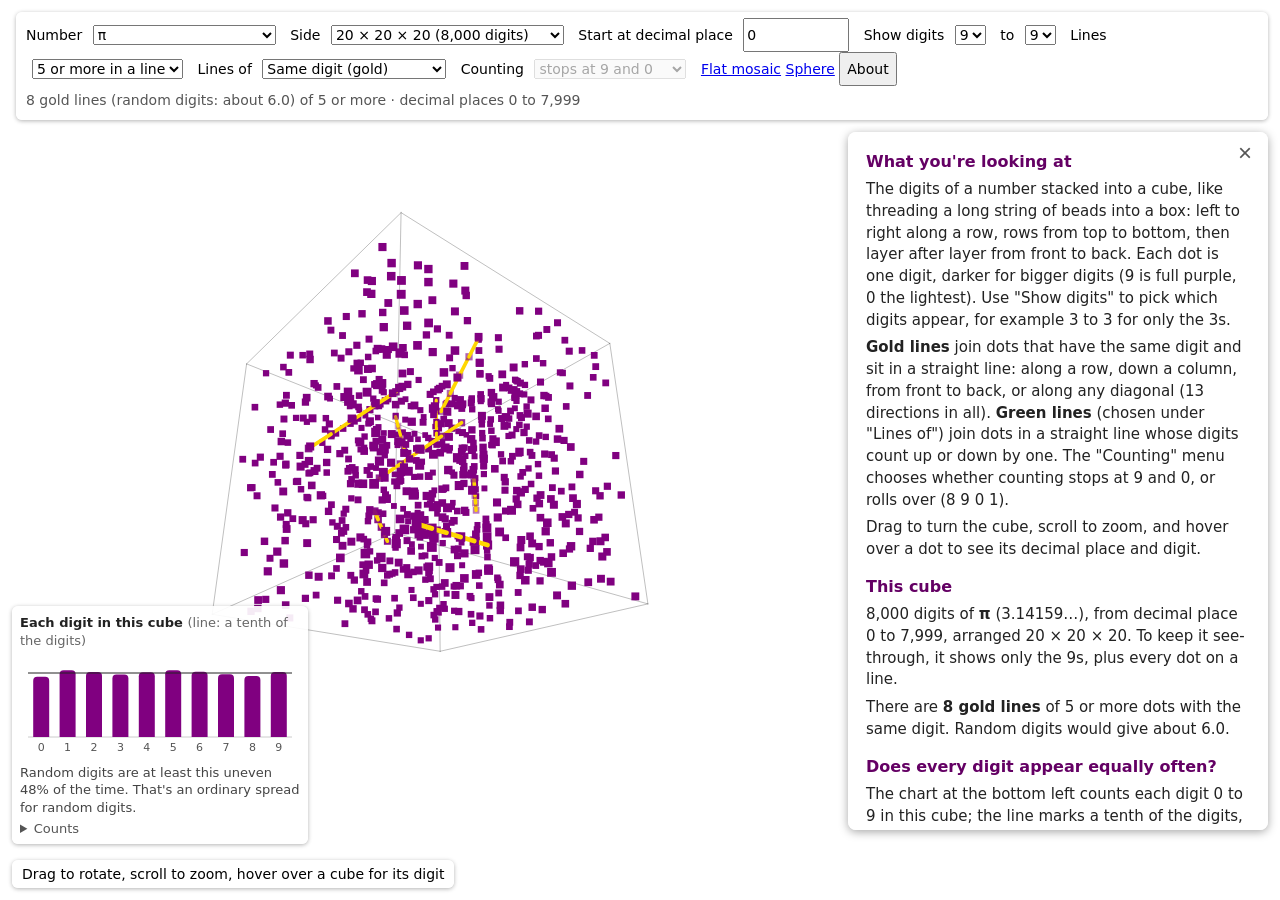
==== cube.html @ 26b24ccb "Add the Leibniz series stopped after 4-24 terms to the cube and sphere Co-Authored-By: Claude Opus 5" ====
<!DOCTYPE html>
<html lang="en">
<head>
  <!-- The ?v= numbers make browsers fetch new copies after an update; change them when the files change -->
  <meta charset="UTF-8">
  <meta name="viewport" content="width=device-width, initial-scale=1.0">
  <title>Pi Mosaic: 3D cube</title>
  <link rel="stylesheet" href="piStyle.css?v=2026-10-16c">
</head>
<body class="cubePage">
  <!-- cube.js draws the digit cube here; drag to rotate, scroll to zoom -->
  <canvas id="cubeCanvas"></canvas>

  <!-- Controls; cube.js fills in the options -->
  <div id="cubeMenu">
    <label>Number <select id="cubeNumber"></select></label>
    <label>Side <select id="cubeSide"></select></label>
    <label>Start at decimal place <input id="cubeStart" type="number" min="0" max="500000" step="1" value="0"></label>
    <label>Show digits <select id="cubeFrom"></select> to <select id="cubeTo"></select></label>
    <label>Lines <select id="cubeLines"></select></label>
    <label>Lines of <select id="cubeKind"></select></label>
    <label>Counting <select id="cubeRollover"></select></label>
    <a href="index.html">Flat mosaic</a>
    <a href="sphere.html">Sphere</a>
    <button id="aboutButton" type="button" aria-controls="aboutPanel">About</button>
    <div id="cubeSummary"></div>
  </div>
  <!-- Plain-English explanation of what's on screen; the page's script fills in the text -->
  <aside id="aboutPanel" hidden>
    <button id="aboutClose" type="button" aria-label="Close">×</button>
    <div id="aboutText"></div>
  </aside>
  <!-- How often each digit appears in the cube; cube.js draws the chart -->
  <div id="digitPanel"></div>
  <div id="cubeInfo">Drag to rotate, scroll to zoom, hover over a cube for its digit</div>

  <!-- digits.js has the digit formulas used by cube.js -->
  <script src="digits.js?v=2026-10-16c"></script>
  <script src="about.js?v=2026-10-16c"></script>
  <script src="cube.js?v=2026-10-16c"></script>
</body>
</html>
---- piStyle.css ----
body {
  margin: 0;
}

#piContainer {
  display: flex;
  flex-wrap: wrap;
  /* width and height are set in pi.js from the number of columns and rows */
}

#piContainer > div {
  width: 50px;
  height: 50px;
  margin: 0px;
  /*border-radius: 5%;*/
}

/* Menus: stay in the top-right corner while the mosaic scrolls underneath */
#viewMenu, #cubeMenu, #sphereMenu {
  position: fixed;
  top: 12px;
  right: 12px;
  z-index: 1;
  padding: 6px 10px;
  border-radius: 6px;
  background: rgba(255, 255, 255, 0.9);
  box-shadow: 0 1px 4px rgba(0, 0, 0, 0.3);
  font: 14px system-ui, sans-serif;
}

#viewMenu select, #cubeMenu select, #cubeMenu input, #sphereMenu select, #sphereMenu input {
  margin: 0 10px 0 6px;
  font: inherit;
}

/* 3D cube and sphere pages (cube.html, sphere.html): the canvas fills the window */
.cubePage {
  overflow: hidden;
}

#cubeCanvas, #sphereCanvas {
  position: fixed;
  top: 0;
  left: 0;
  cursor: grab;
  touch-action: none;
}

#cubeMenu, #sphereMenu {
  max-width: calc(100vw - 48px);
  line-height: 2;
}

#cubeStart, #sphereStart {
  width: 7em;
}

#cubeSummary, #sphereSummary {
  color: #555;
}

#cubeInfo, #sphereInfo {
  position: fixed;
  left: 12px;
  bottom: 12px;
  padding: 6px 10px;
  border-radius: 6px;
  background: rgba(255, 255, 255, 0.9);
  box-shadow: 0 1px 4px rgba(0, 0, 0, 0.3);
  font: 14px system-ui, sans-serif;
}

/* About panel: plain-English explanation, on the right below the menu (about.js sets its top) */
#aboutPanel {
  position: fixed;
  top: 60px;
  right: 12px;
  z-index: 2;
  width: min(420px, calc(100vw - 24px));
  max-height: calc(100vh - 80px);
  overflow-y: auto;
  box-sizing: border-box;
  padding: 4px 18px 12px;
  border-radius: 8px;
  background: rgba(255, 255, 255, 0.97);
  box-shadow: 0 2px 10px rgba(0, 0, 0, 0.35);
  font: 15px/1.45 system-ui, sans-serif;
  color: #222;
}

#aboutPanel[hidden] {
  display: none;
}

#aboutPanel h2 {
  margin: 14px 0 4px;
  font-size: 16px;
  color: rgb(100, 0, 100);
}

#aboutPanel p {
  margin: 6px 0;
}

#aboutClose {
  position: sticky;
  top: 0;
  float: right;
  margin: 4px -8px 0 8px;
  border: none;
  background: none;
  font-size: 24px;
  line-height: 1;
  cursor: pointer;
  color: #555;
}

.aboutLinks {
  padding-top: 8px;
  border-top: 1px solid #ddd;
}

#aboutButton {
  font: inherit;
  cursor: pointer;
}

/* Digit chart on the cube page: one series, recessive axis, hairline for "a tenth of the digits" */
#digitPanel {
  position: fixed;
  left: 12px;
  bottom: 56px;
  width: 296px;
  box-sizing: border-box;
  padding: 8px 8px 6px;
  border-radius: 6px;
  background: rgba(255, 255, 255, 0.92);
  box-shadow: 0 1px 4px rgba(0, 0, 0, 0.3);
  font: 13px/1.35 system-ui, sans-serif;
  color: #222;
}

#digitPanel .digitTitle {
  font-weight: 600;
}

#digitPanel .digitTitle span {
  font-weight: 400;
  color: #666;
}

#digitPanel svg text {
  font: 11px system-ui, sans-serif;
  fill: #555;
}

#digitPanel .axis {
  stroke: #ccc;
  stroke-width: 1;
}

#digitPanel .expected {
  stroke: #222;
  stroke-width: 1;
}

#digitPanel .digitColumn:hover path {
  fill: rgb(90, 0, 90);
}

#digitPanel .digitVerdict {
  color: #444;
}

#digitPanel details {
  margin-top: 4px;
  color: #555;
}

#digitPanel table {
  border-collapse: collapse;
  font-variant-numeric: tabular-nums;
  font-size: 11px;
}

#digitPanel td, #digitPanel th {
  padding: 1px 3px;
  text-align: right;
}
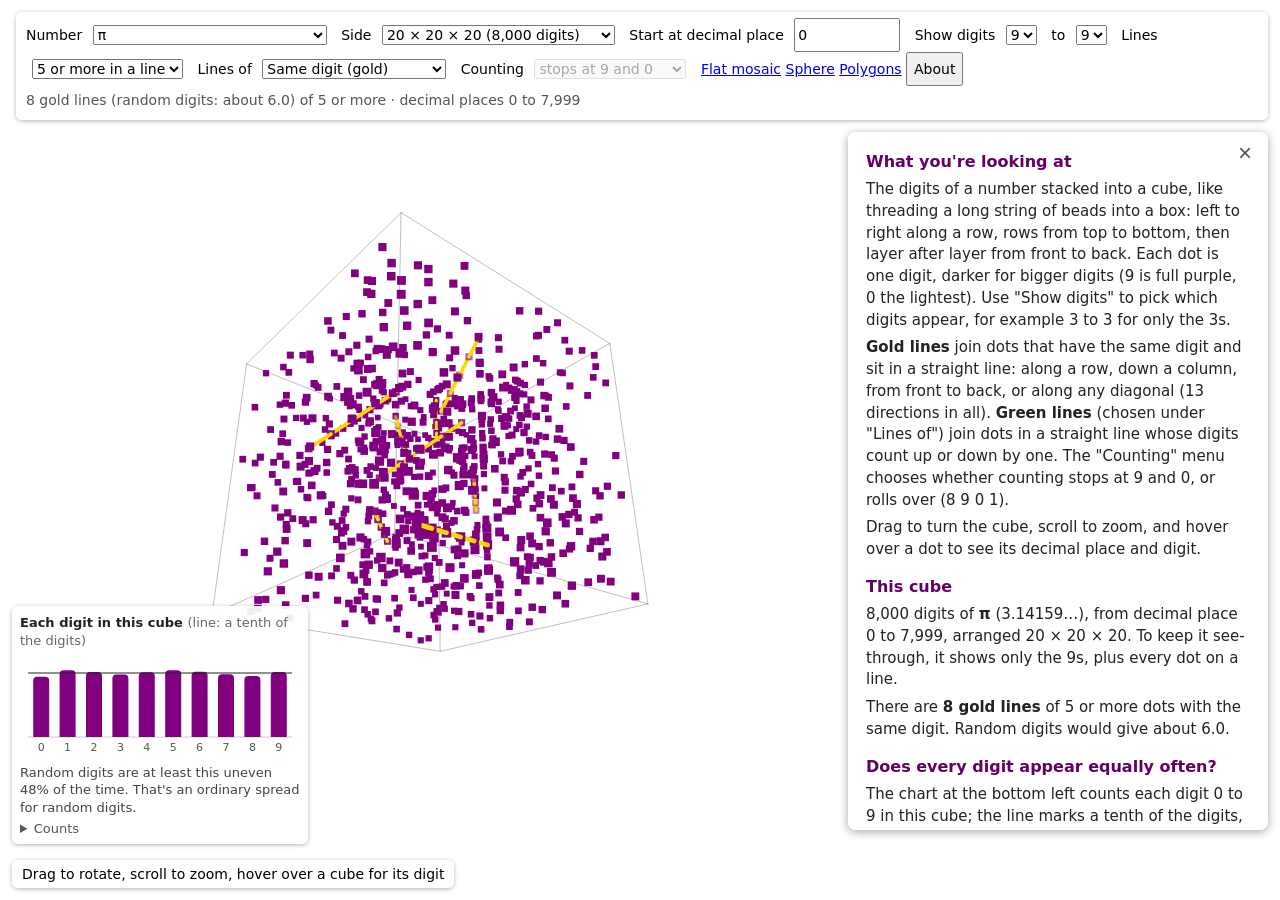
==== commit d5089339: "Add Archimedes' polygons: digits, tests and a page drawing them - The areas of regular polygons insi" ====
--- a/cube.html
+++ b/cube.html
@@ -5,7 +5,7 @@
   <meta charset="UTF-8">
   <meta name="viewport" content="width=device-width, initial-scale=1.0">
   <title>Pi Mosaic: 3D cube</title>
-  <link rel="stylesheet" href="piStyle.css?v=2026-10-16c">
+  <link rel="stylesheet" href="piStyle.css?v=2026-10-16d">
 </head>
 <body class="cubePage">
   <!-- cube.js draws the digit cube here; drag to rotate, scroll to zoom -->
@@ -22,6 +22,7 @@
     <label>Counting <select id="cubeRollover"></select></label>
     <a href="index.html">Flat mosaic</a>
     <a href="sphere.html">Sphere</a>
+    <a href="polygons.html">Polygons</a>
     <button id="aboutButton" type="button" aria-controls="aboutPanel">About</button>
     <div id="cubeSummary"></div>
   </div>
@@ -35,8 +36,8 @@
   <div id="cubeInfo">Drag to rotate, scroll to zoom, hover over a cube for its digit</div>
 
   <!-- digits.js has the digit formulas used by cube.js -->
-  <script src="digits.js?v=2026-10-16c"></script>
-  <script src="about.js?v=2026-10-16c"></script>
-  <script src="cube.js?v=2026-10-16c"></script>
+  <script src="digits.js?v=2026-10-16d"></script>
+  <script src="about.js?v=2026-10-16d"></script>
+  <script src="cube.js?v=2026-10-16d"></script>
 </body>
 </html>
--- a/piStyle.css
+++ b/piStyle.css
@@ -187,3 +187,98 @@
   padding: 1px 3px;
   text-align: right;
 }
+
+/* Archimedes' polygons page (polygons.html): two pictures side by side, the areas underneath */
+#polygonMenu {
+  position: fixed;
+  top: 12px;
+  right: 12px;
+  z-index: 1;
+  max-width: calc(100vw - 48px);
+  padding: 6px 10px;
+  border-radius: 6px;
+  background: rgba(255, 255, 255, 0.9);
+  box-shadow: 0 1px 4px rgba(0, 0, 0, 0.3);
+  font: 14px system-ui, sans-serif;
+  line-height: 2;
+}
+
+#polygonMenu select {
+  margin: 0 10px 0 6px;
+  font: inherit;
+}
+
+#polygonMenu label {
+  margin-right: 10px;
+}
+
+#polygonMain {
+  padding: 72px 24px 24px;
+  font: 15px/1.45 system-ui, sans-serif;
+  color: #222;
+}
+
+#polygonPictures {
+  display: flex;
+  flex-wrap: wrap;
+  gap: 24px;
+}
+
+#polygonPictures figure {
+  margin: 0;
+  width: min(400px, calc(100vw - 48px));
+}
+
+#polygonPictures svg {
+  display: block;
+  width: 100%;
+  height: auto;
+  aspect-ratio: 1;
+}
+
+#polygonPictures figcaption {
+  margin-top: 6px;
+  color: #555;
+  font-size: 14px;
+}
+
+#polygonAreas {
+  margin-top: 20px;
+  border-collapse: collapse;
+}
+
+#polygonAreas caption {
+  text-align: left;
+  color: #555;
+  padding-bottom: 4px;
+}
+
+#polygonAreas td {
+  padding: 4px 14px 4px 0;
+  vertical-align: baseline;
+}
+
+#polygonAreas .col1 {
+  color: #555;
+}
+
+#polygonAreas .col2 {
+  font-family: ui-monospace, Menlo, monospace;
+}
+
+#polygonAreas .shared {
+  color: rgb(128, 0, 128);
+}
+
+#polygonAreas .key {
+  display: inline-block;
+  width: 12px;
+  height: 12px;
+  margin-right: 8px;
+  border: 2px solid;
+  vertical-align: -1px;
+}
+
+#polygonAreas .insideKey { border-color: rgb(128, 0, 128); background: rgba(128, 0, 128, 0.22); }
+#polygonAreas .circleKey { border-color: #222; border-radius: 50%; background: rgba(255, 196, 0, 0.75); }
+#polygonAreas .outsideKey { border-color: rgb(0, 128, 128); background: rgba(0, 128, 128, 0.18); }
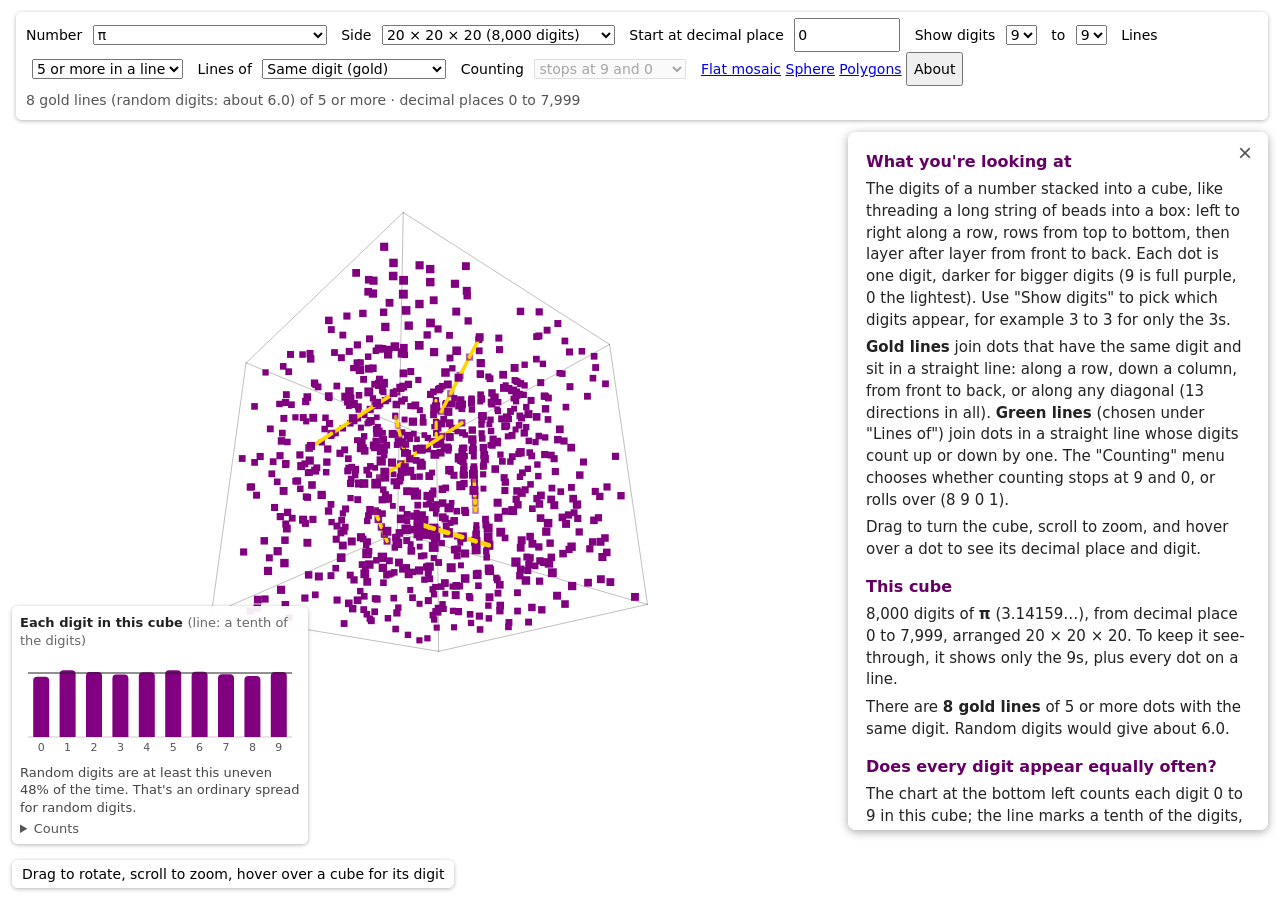
==== commit 0a936dd3: "Add Liouville's constant: digits, tests, views and findings; cap lines drawn in big cubes Co-Authore" ====
--- a/cube.html
+++ b/cube.html
@@ -5,7 +5,7 @@
   <meta charset="UTF-8">
   <meta name="viewport" content="width=device-width, initial-scale=1.0">
   <title>Pi Mosaic: 3D cube</title>
-  <link rel="stylesheet" href="piStyle.css?v=2026-10-16d">
+  <link rel="stylesheet" href="piStyle.css?v=2026-10-16i">
 </head>
 <body class="cubePage">
   <!-- cube.js draws the digit cube here; drag to rotate, scroll to zoom -->
@@ -36,8 +36,8 @@
   <div id="cubeInfo">Drag to rotate, scroll to zoom, hover over a cube for its digit</div>
 
   <!-- digits.js has the digit formulas used by cube.js -->
-  <script src="digits.js?v=2026-10-16d"></script>
-  <script src="about.js?v=2026-10-16d"></script>
-  <script src="cube.js?v=2026-10-16d"></script>
+  <script src="digits.js?v=2026-10-16i"></script>
+  <script src="about.js?v=2026-10-16i"></script>
+  <script src="cube.js?v=2026-10-16i"></script>
 </body>
 </html>
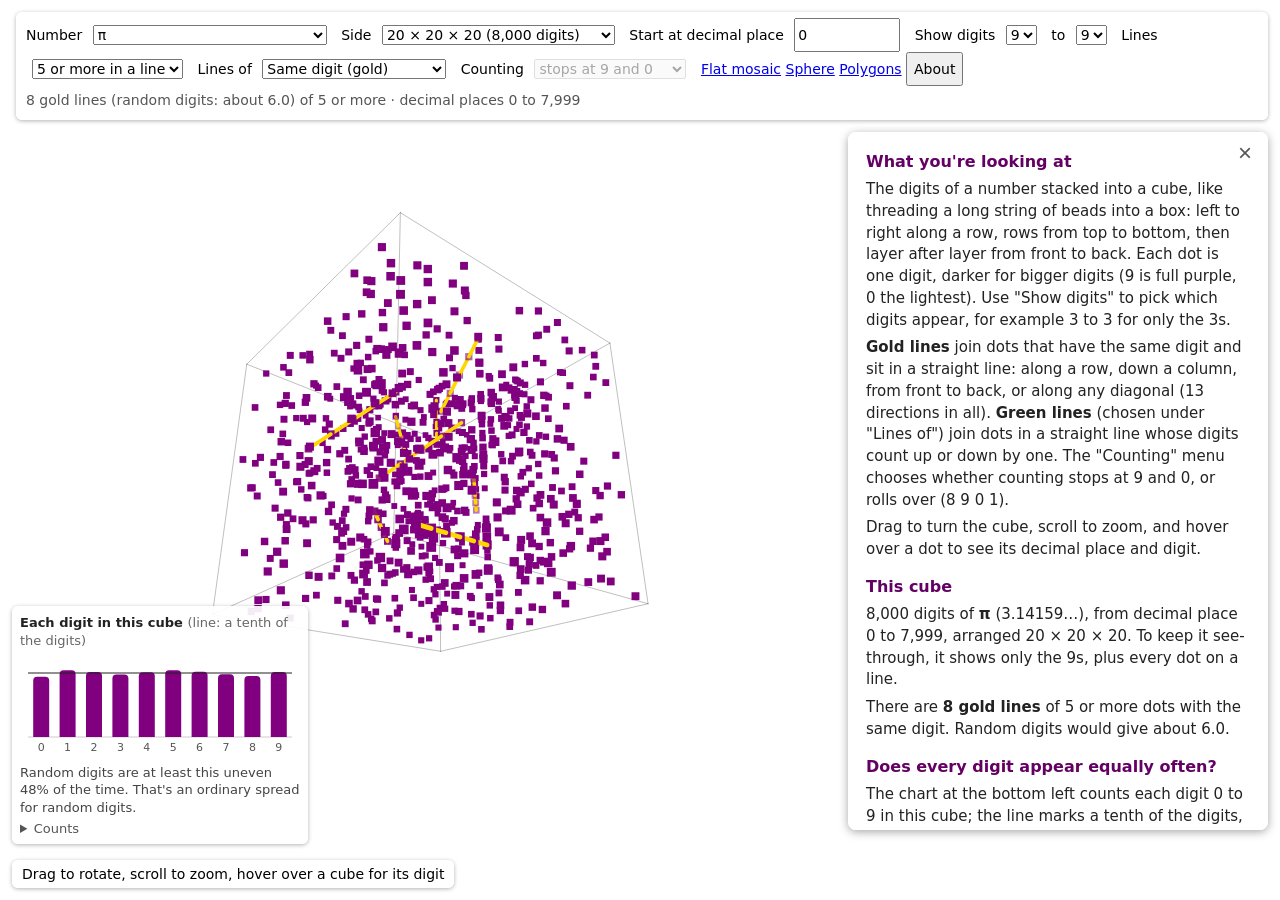
==== commit 143a9700: "Sphere: 10, 50 and 100 dots, numbered, with the spiral drawn between them Co-Authored-By: Claude Opu" ====
--- a/cube.html
+++ b/cube.html
@@ -5,7 +5,7 @@
   <meta charset="UTF-8">
   <meta name="viewport" content="width=device-width, initial-scale=1.0">
   <title>Pi Mosaic: 3D cube</title>
-  <link rel="stylesheet" href="piStyle.css?v=2026-10-16i">
+  <link rel="stylesheet" href="piStyle.css?v=2026-10-16n">
 </head>
 <body class="cubePage">
   <!-- cube.js draws the digit cube here; drag to rotate, scroll to zoom -->
@@ -36,8 +36,8 @@
   <div id="cubeInfo">Drag to rotate, scroll to zoom, hover over a cube for its digit</div>
 
   <!-- digits.js has the digit formulas used by cube.js -->
-  <script src="digits.js?v=2026-10-16i"></script>
-  <script src="about.js?v=2026-10-16i"></script>
-  <script src="cube.js?v=2026-10-16i"></script>
+  <script src="digits.js?v=2026-10-16n"></script>
+  <script src="about.js?v=2026-10-16n"></script>
+  <script src="cube.js?v=2026-10-16n"></script>
 </body>
 </html>
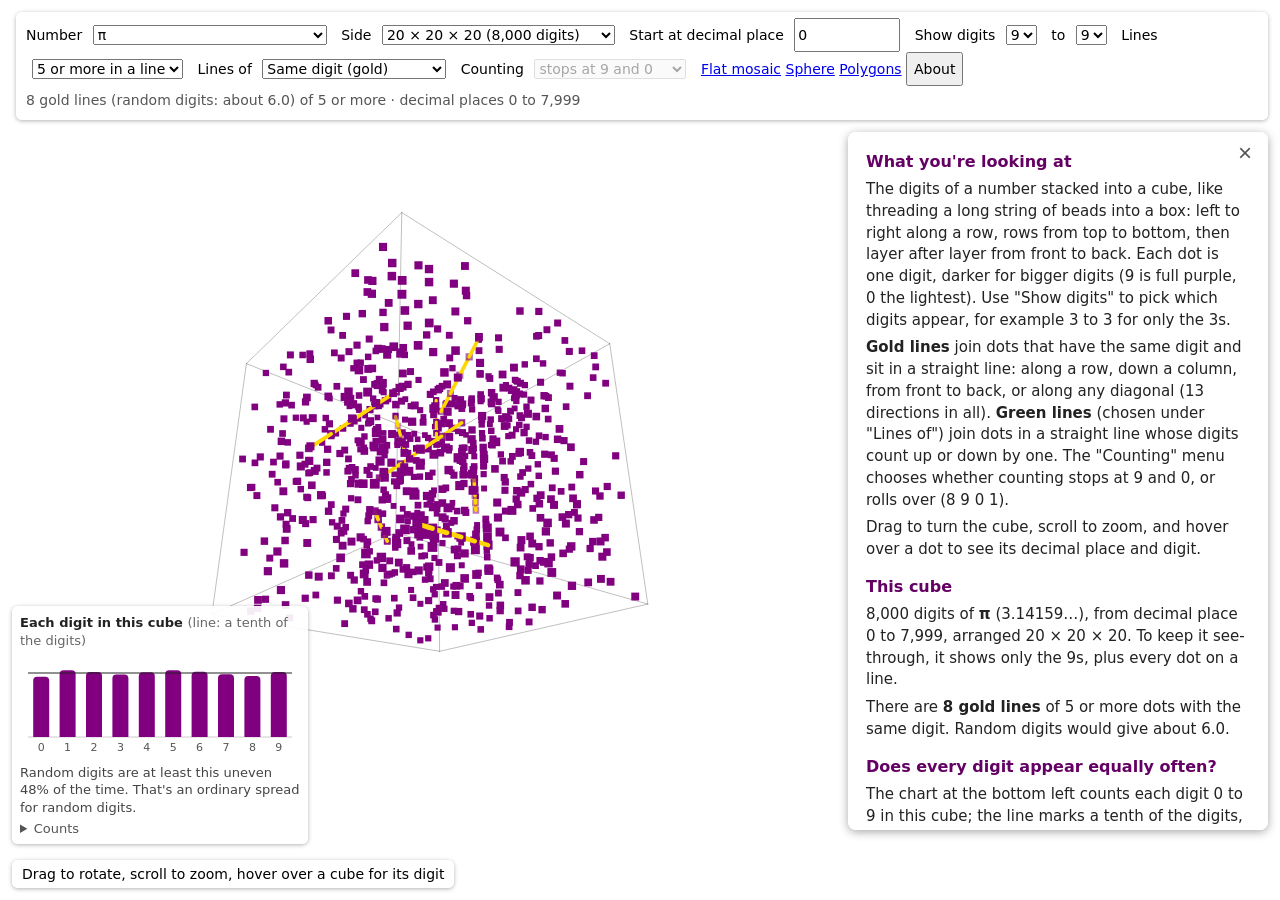
==== commit 728c6b46: "Add Pascal's triangle mod 2, 3 and 5 views, and a whole-number-points layout for the sphere Co-Autho" ====
--- a/cube.html
+++ b/cube.html
@@ -5,7 +5,7 @@
   <meta charset="UTF-8">
   <meta name="viewport" content="width=device-width, initial-scale=1.0">
   <title>Pi Mosaic: 3D cube</title>
-  <link rel="stylesheet" href="piStyle.css?v=2026-10-16n">
+  <link rel="stylesheet" href="piStyle.css?v=2026-10-19b">
 </head>
 <body class="cubePage">
   <!-- cube.js draws the digit cube here; drag to rotate, scroll to zoom -->
@@ -36,8 +36,8 @@
   <div id="cubeInfo">Drag to rotate, scroll to zoom, hover over a cube for its digit</div>
 
   <!-- digits.js has the digit formulas used by cube.js -->
-  <script src="digits.js?v=2026-10-16n"></script>
-  <script src="about.js?v=2026-10-16n"></script>
-  <script src="cube.js?v=2026-10-16n"></script>
+  <script src="digits.js?v=2026-10-19b"></script>
+  <script src="about.js?v=2026-10-19b"></script>
+  <script src="cube.js?v=2026-10-19b"></script>
 </body>
 </html>
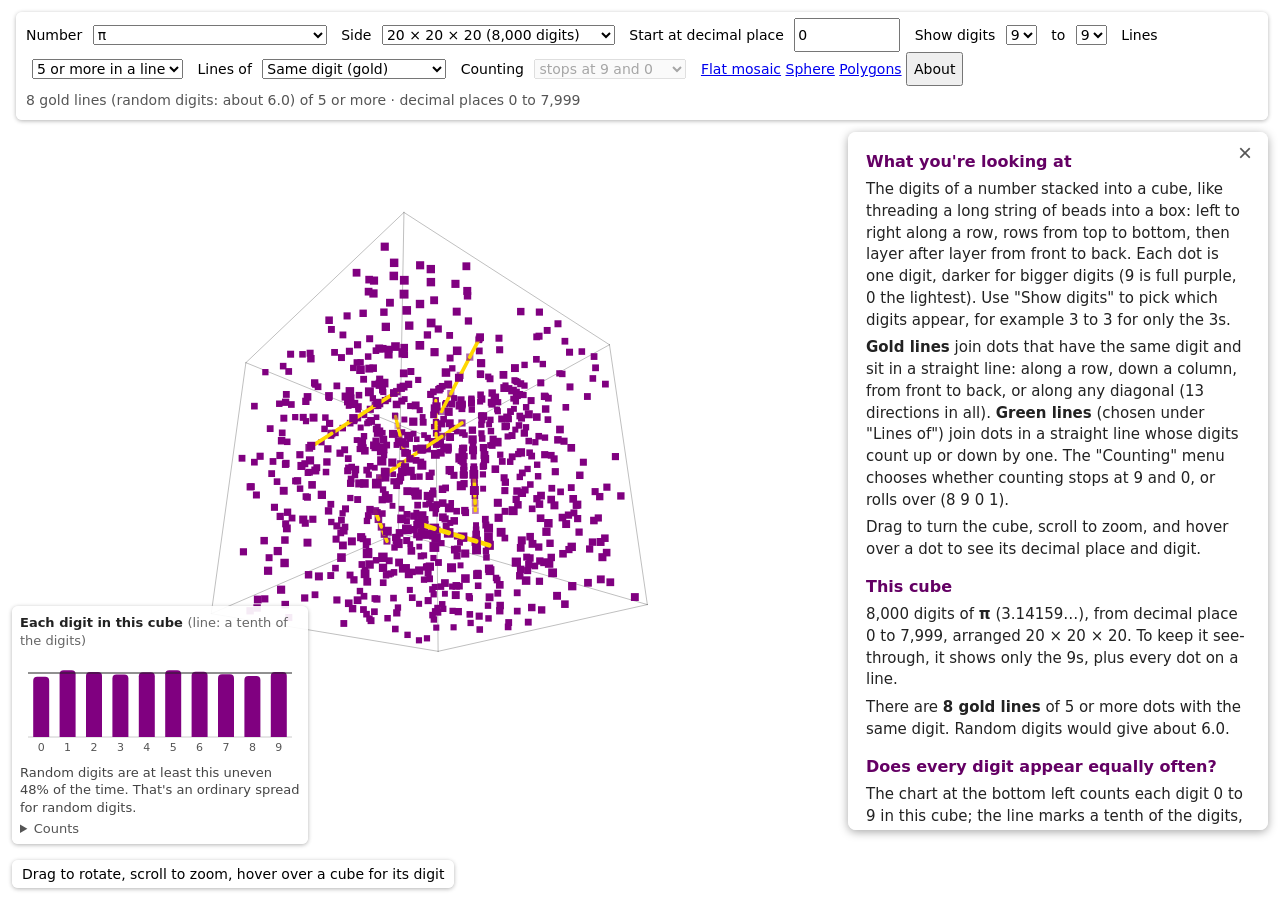
==== commit 4fa79877: "Cube: Pascal's pyramid mod 2, 3 and 5, with a check script for the triangles and pyramids Co-Authore" ====
--- a/cube.html
+++ b/cube.html
@@ -5,7 +5,7 @@
   <meta charset="UTF-8">
   <meta name="viewport" content="width=device-width, initial-scale=1.0">
   <title>Pi Mosaic: 3D cube</title>
-  <link rel="stylesheet" href="piStyle.css?v=2026-10-19b">
+  <link rel="stylesheet" href="piStyle.css?v=2026-10-19e">
 </head>
 <body class="cubePage">
   <!-- cube.js draws the digit cube here; drag to rotate, scroll to zoom -->
@@ -36,8 +36,8 @@
   <div id="cubeInfo">Drag to rotate, scroll to zoom, hover over a cube for its digit</div>
 
   <!-- digits.js has the digit formulas used by cube.js -->
-  <script src="digits.js?v=2026-10-19b"></script>
-  <script src="about.js?v=2026-10-19b"></script>
-  <script src="cube.js?v=2026-10-19b"></script>
+  <script src="digits.js?v=2026-10-19e"></script>
+  <script src="about.js?v=2026-10-19e"></script>
+  <script src="cube.js?v=2026-10-19e"></script>
 </body>
 </html>
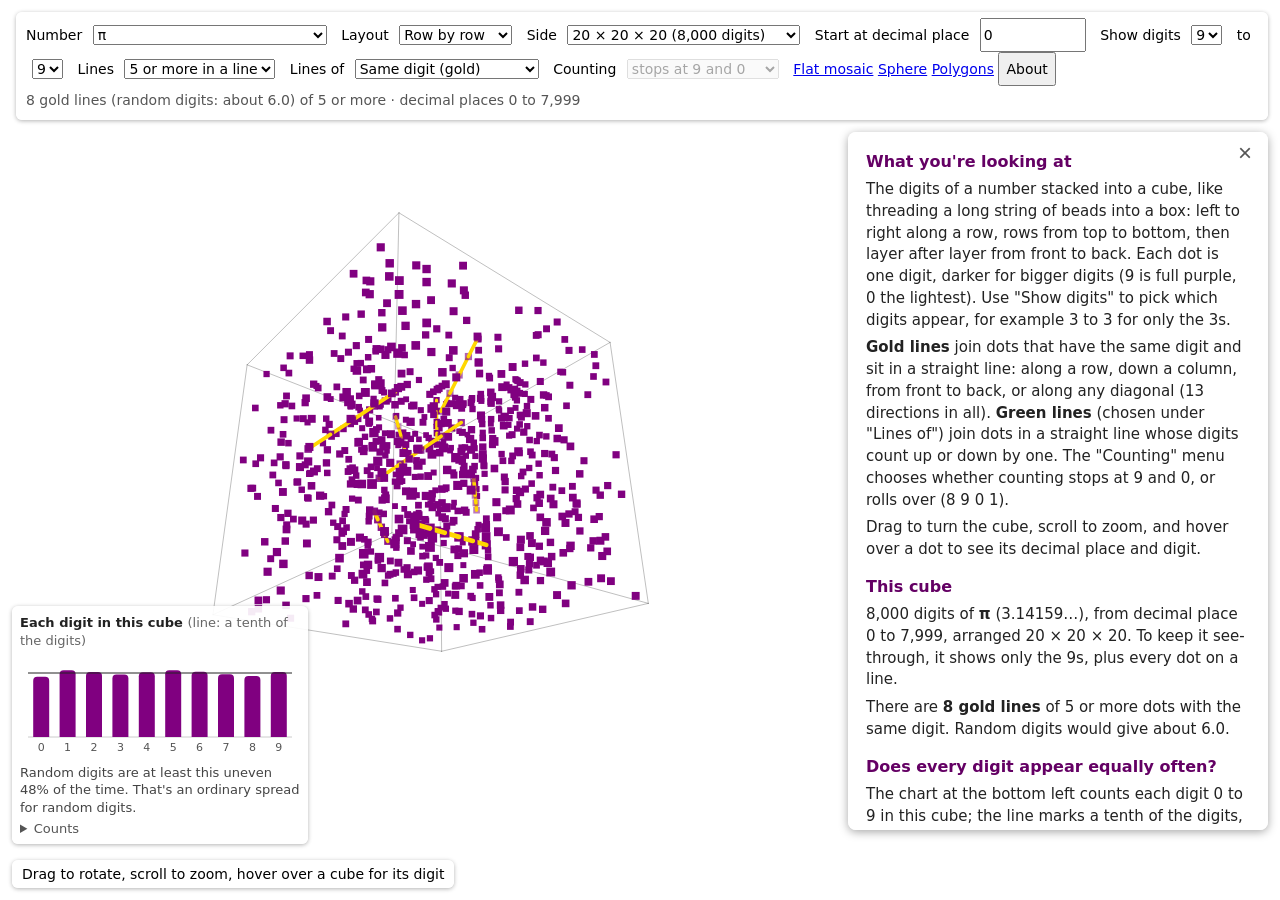
==== commit af97c7a8: "Mosaic and cube: lay the digits along the Hilbert curve Co-Authored-By: Claude Opus 5.5 <noreply@ant" ====
--- a/cube.html
+++ b/cube.html
@@ -5,7 +5,7 @@
   <meta charset="UTF-8">
   <meta name="viewport" content="width=device-width, initial-scale=1.0">
   <title>Pi Mosaic: 3D cube</title>
-  <link rel="stylesheet" href="piStyle.css?v=2026-10-19e">
+  <link rel="stylesheet" href="piStyle.css?v=2026-11-10a">
 </head>
 <body class="cubePage">
   <!-- cube.js draws the digit cube here; drag to rotate, scroll to zoom -->
@@ -14,6 +14,7 @@
   <!-- Controls; cube.js fills in the options -->
   <div id="cubeMenu">
     <label>Number <select id="cubeNumber"></select></label>
+    <label>Layout <select id="cubeLayout"></select></label>
     <label>Side <select id="cubeSide"></select></label>
     <label>Start at decimal place <input id="cubeStart" type="number" min="0" max="500000" step="1" value="0"></label>
     <label>Show digits <select id="cubeFrom"></select> to <select id="cubeTo"></select></label>
@@ -36,8 +37,8 @@
   <div id="cubeInfo">Drag to rotate, scroll to zoom, hover over a cube for its digit</div>
 
   <!-- digits.js has the digit formulas used by cube.js -->
-  <script src="digits.js?v=2026-10-19e"></script>
-  <script src="about.js?v=2026-10-19e"></script>
-  <script src="cube.js?v=2026-10-19e"></script>
+  <script src="digits.js?v=2026-11-10a"></script>
+  <script src="about.js?v=2026-11-10a"></script>
+  <script src="cube.js?v=2026-11-10a"></script>
 </body>
 </html>
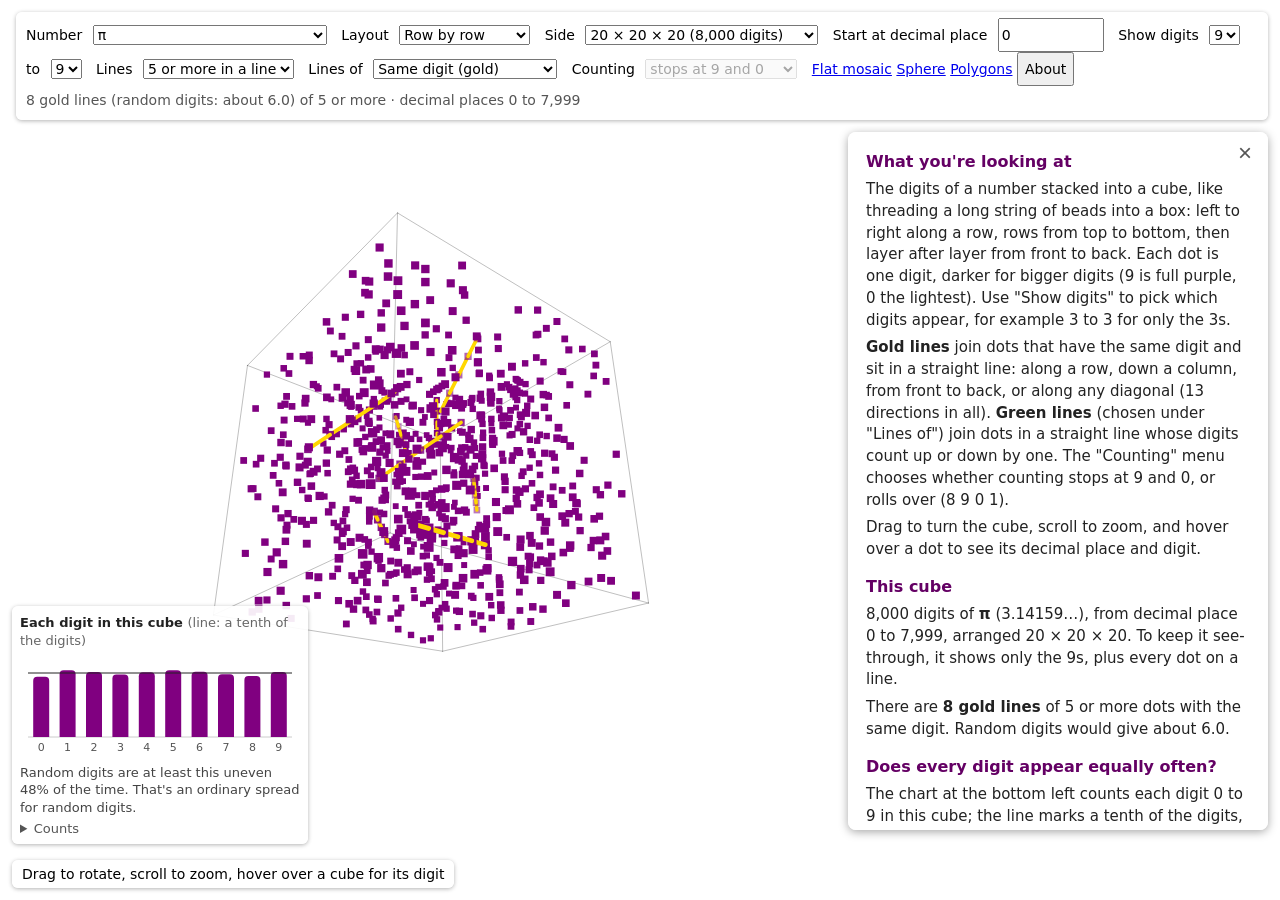
==== commit 6d843a99: "Add Z-order curve and diagonals views to the mosaic, and a Layout menu to the cube Mosaic: eight new" ====
--- a/cube.html
+++ b/cube.html
@@ -5,7 +5,7 @@
   <meta charset="UTF-8">
   <meta name="viewport" content="width=device-width, initial-scale=1.0">
   <title>Pi Mosaic: 3D cube</title>
-  <link rel="stylesheet" href="piStyle.css?v=2026-11-10a">
+  <link rel="stylesheet" href="piStyle.css?v=2026-11-10b">
 </head>
 <body class="cubePage">
   <!-- cube.js draws the digit cube here; drag to rotate, scroll to zoom -->
@@ -37,8 +37,8 @@
   <div id="cubeInfo">Drag to rotate, scroll to zoom, hover over a cube for its digit</div>
 
   <!-- digits.js has the digit formulas used by cube.js -->
-  <script src="digits.js?v=2026-11-10a"></script>
-  <script src="about.js?v=2026-11-10a"></script>
-  <script src="cube.js?v=2026-11-10a"></script>
+  <script src="digits.js?v=2026-11-10b"></script>
+  <script src="about.js?v=2026-11-10b"></script>
+  <script src="cube.js?v=2026-11-10b"></script>
 </body>
 </html>
